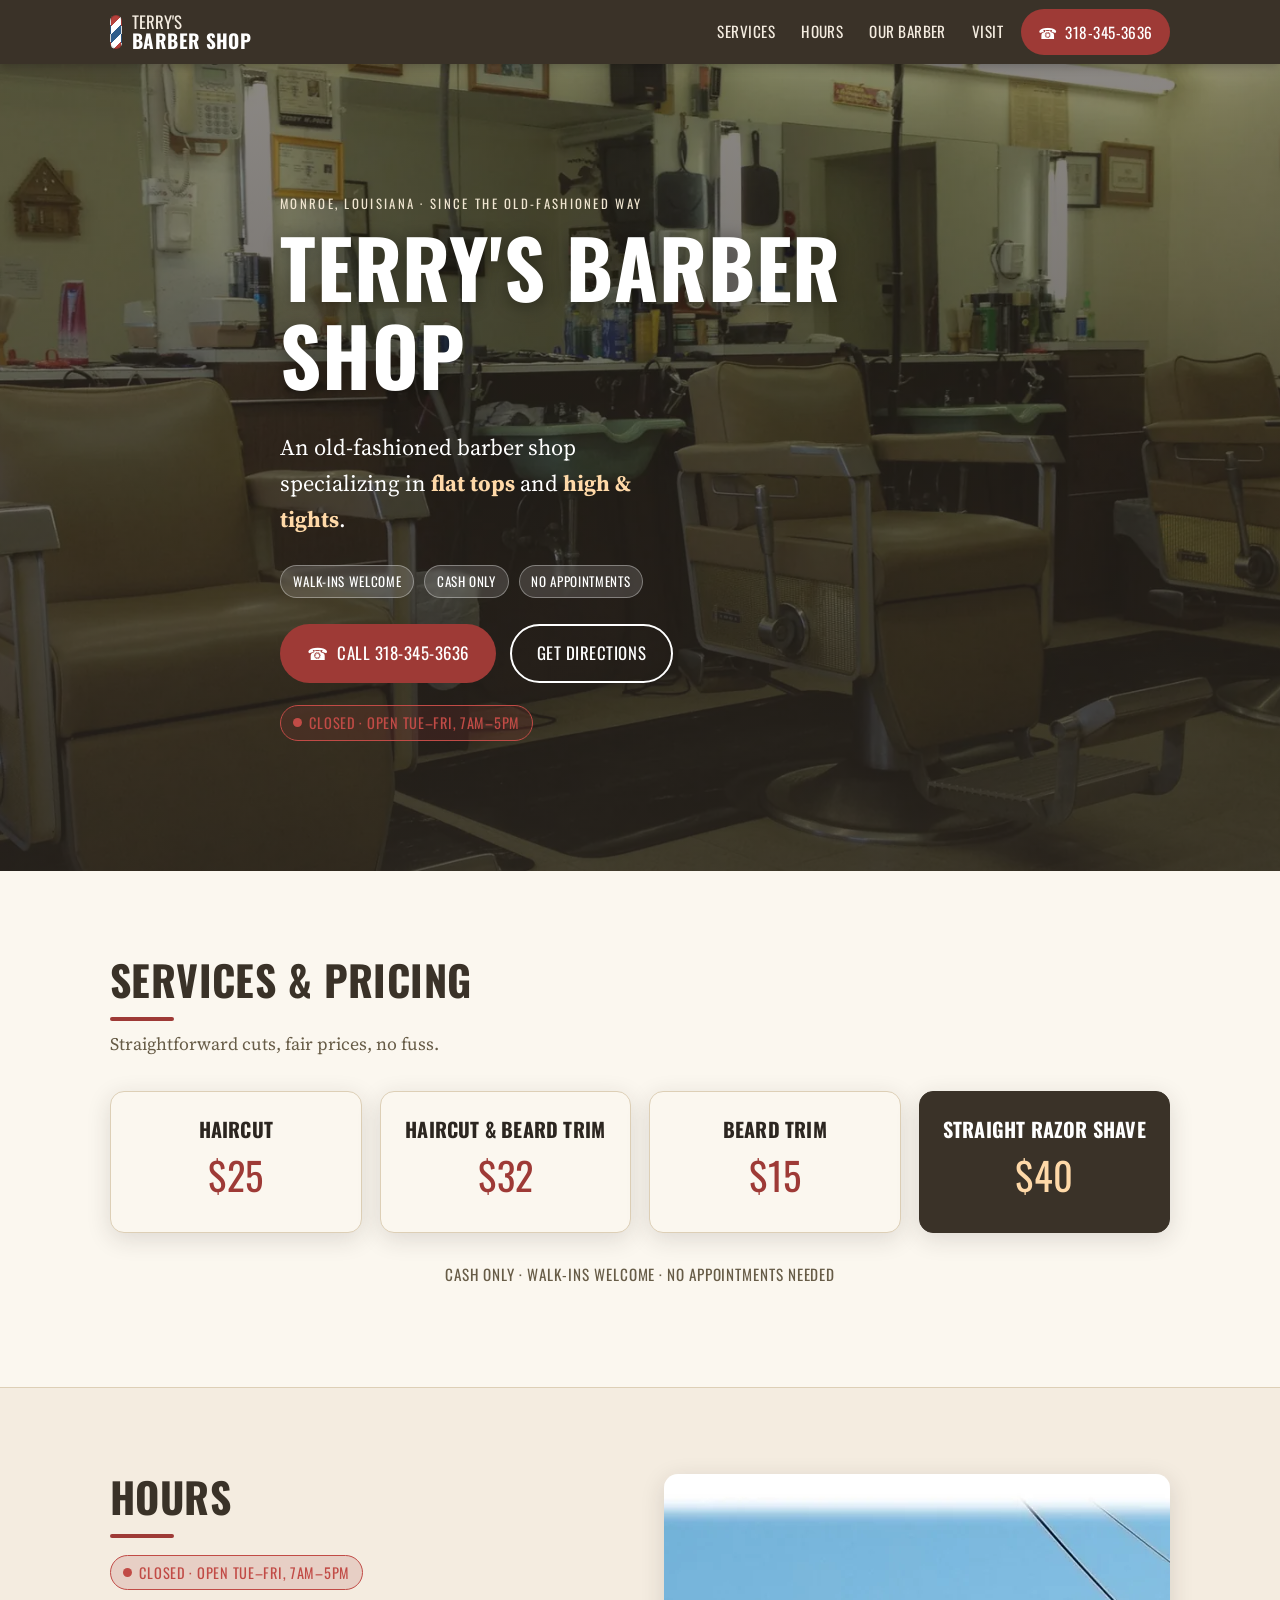
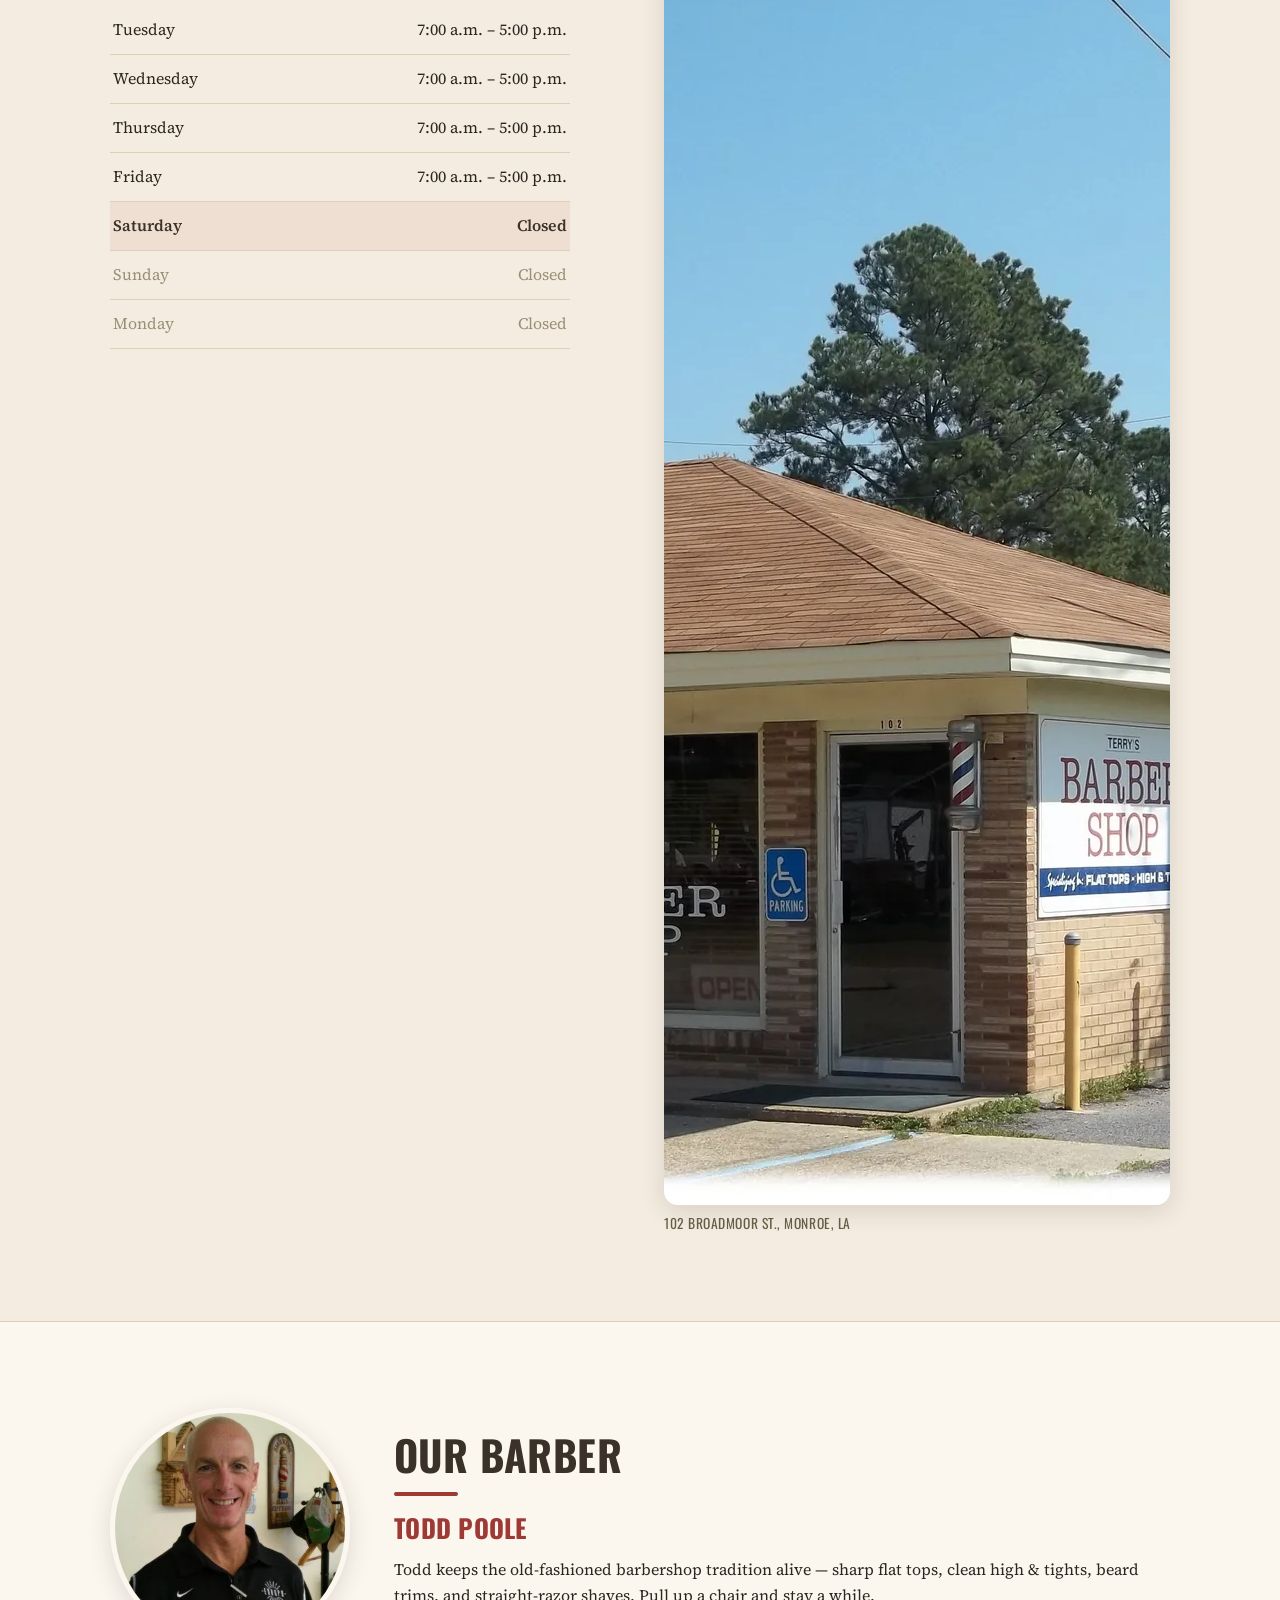
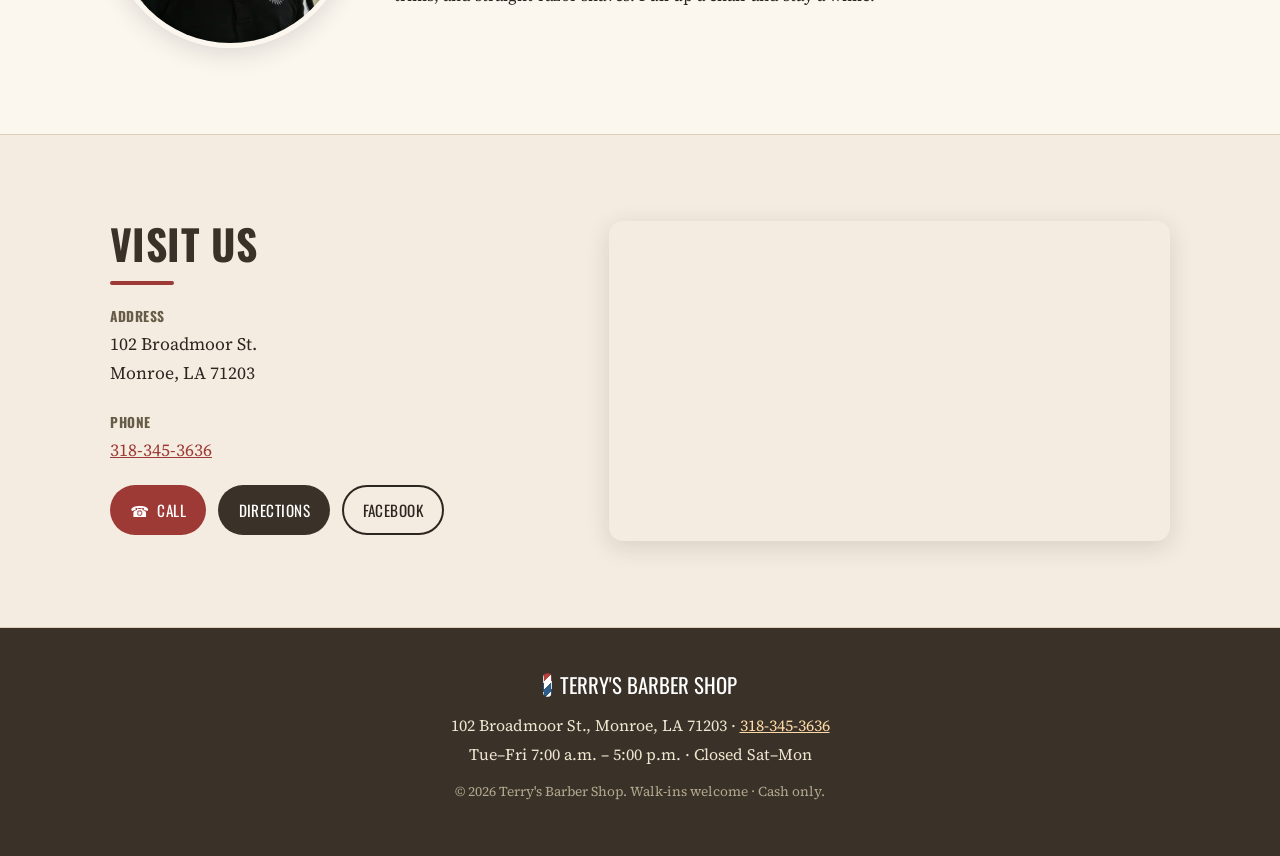
==== index.html @ 40fd34b7 "Build modern responsive site for Terry's Barber Shop Rebuild the single-page site with modern, mobil" ====
<!DOCTYPE html>
<html lang="en">
<head>
  <meta charset="utf-8">
  <meta name="viewport" content="width=device-width, initial-scale=1">
  <title>Terry's Barber Shop | Old-Fashioned Barber in Monroe, LA</title>
  <meta name="description" content="Terry's Barber Shop in Monroe, LA — an old-fashioned barber shop specializing in flat tops and high and tights. Walk-ins welcome, cash only. Tue–Fri 7am–5pm. Call 318-345-3636.">
  <meta name="theme-color" content="#3a3228">
  <link rel="canonical" href="https://www.terrys-barbershop.com/">

  <!-- Open Graph / social sharing -->
  <meta property="og:type" content="business.business">
  <meta property="og:title" content="Terry's Barber Shop — Monroe, LA">
  <meta property="og:description" content="An old-fashioned barber shop specializing in flat tops and high & tights. Walk-ins welcome, cash only.">
  <meta property="og:image" content="https://www.terrys-barbershop.com/assets/img/exterior.jpg">
  <meta property="og:url" content="https://www.terrys-barbershop.com/">
  <meta name="twitter:card" content="summary_large_image">

  <link rel="icon" href="assets/favicon.svg" type="image/svg+xml">
  <link rel="preconnect" href="https://fonts.googleapis.com">
  <link rel="preconnect" href="https://fonts.gstatic.com" crossorigin>
  <link rel="stylesheet" href="https://fonts.googleapis.com/css2?family=Oswald:wght@500;600;700&family=Source+Serif+4:opsz,wght@8..60,400;8..60,600&display=swap">
  <link rel="stylesheet" href="assets/css/styles.css">

  <!-- Local business structured data for Google -->
  <script type="application/ld+json">
  {
    "@context": "https://schema.org",
    "@type": "HairSalon",
    "name": "Terry's Barber Shop",
    "image": "https://www.terrys-barbershop.com/assets/img/exterior.jpg",
    "description": "An old-fashioned barber shop specializing in flat tops and high and tights. Walk-ins welcome, cash only.",
    "telephone": "+1-318-345-3636",
    "url": "https://www.terrys-barbershop.com/",
    "paymentAccepted": "Cash",
    "currenciesAccepted": "USD",
    "address": {
      "@type": "PostalAddress",
      "streetAddress": "102 Broadmoor St.",
      "addressLocality": "Monroe",
      "addressRegion": "LA",
      "postalCode": "71203",
      "addressCountry": "US"
    },
    "openingHoursSpecification": [{
      "@type": "OpeningHoursSpecification",
      "dayOfWeek": ["Tuesday", "Wednesday", "Thursday", "Friday"],
      "opens": "07:00",
      "closes": "17:00"
    }],
    "priceRange": "$$"
  }
  </script>
</head>
<body>
  <a class="skip-link" href="#main">Skip to content</a>

  <header class="site-header" id="top">
    <div class="wrap header-inner">
      <a class="brand" href="#top" aria-label="Terry's Barber Shop home">
        <span class="brand-pole" aria-hidden="true"></span>
        <span class="brand-text">Terry's<strong>Barber Shop</strong></span>
      </a>

      <nav class="nav" aria-label="Primary">
        <button class="nav-toggle" aria-expanded="false" aria-controls="nav-menu">
          <span class="nav-toggle-bar" aria-hidden="true"></span>
          <span class="sr-only">Menu</span>
        </button>
        <ul class="nav-menu" id="nav-menu">
          <li><a href="#services">Services</a></li>
          <li><a href="#hours">Hours</a></li>
          <li><a href="#barber">Our Barber</a></li>
          <li><a href="#visit">Visit</a></li>
        </ul>
      </nav>

      <a class="btn btn-call header-call" href="tel:+13183453636">
        <span aria-hidden="true">&#9742;</span> 318-345-3636
      </a>
    </div>
  </header>

  <main id="main">
    <!-- Hero -->
    <section class="hero" aria-labelledby="hero-title">
      <picture class="hero-bg">
        <source srcset="assets/img/interior.webp" type="image/webp">
        <img src="assets/img/interior.jpg" alt="Inside Terry's Barber Shop, with classic vintage barber chairs" loading="eager" fetchpriority="high">
      </picture>
      <div class="hero-overlay"></div>
      <div class="wrap hero-content">
        <p class="eyebrow">Monroe, Louisiana &middot; Since the old-fashioned way</p>
        <h1 id="hero-title">Terry's Barber Shop</h1>
        <p class="lead">An old-fashioned barber shop specializing in <strong>flat tops</strong> and <strong>high &amp; tights</strong>.</p>
        <p class="badges">
          <span class="badge">Walk-ins welcome</span>
          <span class="badge">Cash only</span>
          <span class="badge">No appointments</span>
        </p>
        <div class="hero-actions">
          <a class="btn btn-call btn-lg" href="tel:+13183453636"><span aria-hidden="true">&#9742;</span> Call 318-345-3636</a>
          <a class="btn btn-ghost btn-lg" href="#visit">Get directions</a>
        </div>
        <p class="hero-status" data-open-status hidden></p>
      </div>
    </section>

    <!-- Services & pricing -->
    <section class="section" id="services" aria-labelledby="services-title">
      <div class="wrap">
        <h2 class="section-title" id="services-title">Services &amp; Pricing</h2>
        <p class="section-sub">Straightforward cuts, fair prices, no fuss.</p>
        <ul class="price-grid">
          <li class="price-card">
            <h3>Haircut</h3>
            <p class="price">$25</p>
          </li>
          <li class="price-card">
            <h3>Haircut &amp; Beard Trim</h3>
            <p class="price">$32</p>
          </li>
          <li class="price-card">
            <h3>Beard Trim</h3>
            <p class="price">$15</p>
          </li>
          <li class="price-card price-card--feature">
            <h3>Straight Razor Shave</h3>
            <p class="price">$40</p>
          </li>
        </ul>
        <p class="note">Cash only &middot; Walk-ins welcome &middot; No appointments needed</p>
      </div>
    </section>

    <!-- Hours -->
    <section class="section section--alt" id="hours" aria-labelledby="hours-title">
      <div class="wrap hours-layout">
        <div>
          <h2 class="section-title" id="hours-title">Hours</h2>
          <p class="hours-now" data-open-status hidden></p>
          <table class="hours-table">
            <tbody>
              <tr data-day="2"><th scope="row">Tuesday</th><td>7:00 a.m. – 5:00 p.m.</td></tr>
              <tr data-day="3"><th scope="row">Wednesday</th><td>7:00 a.m. – 5:00 p.m.</td></tr>
              <tr data-day="4"><th scope="row">Thursday</th><td>7:00 a.m. – 5:00 p.m.</td></tr>
              <tr data-day="5"><th scope="row">Friday</th><td>7:00 a.m. – 5:00 p.m.</td></tr>
              <tr class="closed" data-day="6"><th scope="row">Saturday</th><td>Closed</td></tr>
              <tr class="closed" data-day="0"><th scope="row">Sunday</th><td>Closed</td></tr>
              <tr class="closed" data-day="1"><th scope="row">Monday</th><td>Closed</td></tr>
            </tbody>
          </table>
        </div>
        <figure class="hours-photo">
          <picture>
            <source srcset="assets/img/exterior.webp" type="image/webp">
            <img src="assets/img/exterior.jpg" alt="The storefront of Terry's Barber Shop with its barber pole and signage" loading="lazy" width="1400" height="1331">
          </picture>
          <figcaption>102 Broadmoor St., Monroe, LA</figcaption>
        </figure>
      </div>
    </section>

    <!-- Barber -->
    <section class="section" id="barber" aria-labelledby="barber-title">
      <div class="wrap barber-layout">
        <picture class="barber-photo">
          <source srcset="assets/img/todd.webp" type="image/webp">
          <img src="assets/img/todd.jpg" alt="Todd Poole, barber at Terry's Barber Shop" loading="lazy" width="600" height="600">
        </picture>
        <div>
          <h2 class="section-title" id="barber-title">Our Barber</h2>
          <h3 class="barber-name">Todd Poole</h3>
          <p>Todd keeps the old-fashioned barbershop tradition alive — sharp flat tops, clean high &amp; tights, beard trims, and straight-razor shaves. Pull up a chair and stay a while.</p>
        </div>
      </div>
    </section>

    <!-- Visit / location -->
    <section class="section section--alt" id="visit" aria-labelledby="visit-title">
      <div class="wrap visit-layout">
        <div class="visit-info">
          <h2 class="section-title" id="visit-title">Visit Us</h2>
          <p class="visit-line">
            <strong>Address</strong><br>
            102 Broadmoor St.<br>
            Monroe, LA 71203
          </p>
          <p class="visit-line">
            <strong>Phone</strong><br>
            <a href="tel:+13183453636">318-345-3636</a>
          </p>
          <div class="visit-actions">
            <a class="btn btn-call" href="tel:+13183453636"><span aria-hidden="true">&#9742;</span> Call</a>
            <a class="btn btn-primary" href="https://www.google.com/maps/dir/?api=1&destination=102+Broadmoor+St,+Monroe,+LA+71203" target="_blank" rel="noopener">Directions</a>
            <!-- TODO: replace href with the shop's real Facebook page URL -->
            <a class="btn btn-ghost" href="https://www.facebook.com/" target="_blank" rel="noopener">Facebook</a>
          </div>
        </div>
        <div class="visit-map">
          <iframe
            title="Map to Terry's Barber Shop, 102 Broadmoor St, Monroe, LA"
            src="https://www.google.com/maps?q=102+Broadmoor+St,+Monroe,+LA+71203&output=embed"
            loading="lazy" referrerpolicy="no-referrer-when-downgrade"></iframe>
        </div>
      </div>
    </section>
  </main>

  <footer class="site-footer">
    <div class="wrap footer-inner">
      <p class="footer-brand"><span class="brand-pole brand-pole--sm" aria-hidden="true"></span> Terry's Barber Shop</p>
      <p class="footer-meta">102 Broadmoor St., Monroe, LA 71203 &middot; <a href="tel:+13183453636">318-345-3636</a></p>
      <p class="footer-meta">Tue–Fri 7:00 a.m. – 5:00 p.m. &middot; Closed Sat–Mon</p>
      <p class="footer-copy">&copy; <span data-year>2026</span> Terry's Barber Shop. Walk-ins welcome &middot; Cash only.</p>
    </div>
  </footer>

  <script src="assets/js/main.js" defer></script>
</body>
</html>
---- assets/css/styles.css ----
/* Terry's Barber Shop — modern responsive stylesheet
   Palette drawn from the shop's own photos: warm cream, vintage brown,
   barber-pole red. Mobile-first. */

:root {
  --cream: #f4ece0;
  --cream-2: #efe5d0;
  --paper: #fbf7ef;
  --brown: #675c47;
  --brown-dark: #3a3228;
  --ink: #2c2620;
  --red: #9e3a36;
  --red-bright: #b5413c;
  --blue: #2f5d8a;
  --line: #ddcfb6;
  --shadow: 0 6px 24px rgba(44, 38, 32, .14);
  --radius: 14px;
  --wrap: 1100px;
  --font-head: "Oswald", "Arial Narrow", system-ui, sans-serif;
  --font-body: "Source Serif 4", Georgia, "Times New Roman", serif;
}

* { box-sizing: border-box; }

html { scroll-behavior: smooth; scroll-padding-top: 76px; }

body {
  margin: 0;
  font-family: var(--font-body);
  color: var(--ink);
  background: var(--paper);
  line-height: 1.6;
  -webkit-font-smoothing: antialiased;
}

img { max-width: 100%; display: block; }

a { color: var(--red); }

h1, h2, h3 {
  font-family: var(--font-head);
  line-height: 1.1;
  text-transform: uppercase;
  letter-spacing: .01em;
  margin: 0 0 .4em;
}

.wrap { width: 100%; max-width: var(--wrap); margin: 0 auto; padding: 0 20px; }

.sr-only {
  position: absolute; width: 1px; height: 1px; padding: 0; margin: -1px;
  overflow: hidden; clip: rect(0 0 0 0); white-space: nowrap; border: 0;
}

.skip-link {
  position: absolute; left: 12px; top: -48px; z-index: 200;
  background: var(--brown-dark); color: #fff; padding: 10px 16px;
  border-radius: 0 0 8px 8px; transition: top .2s;
}
.skip-link:focus { top: 0; }

/* ---------- Barber-pole motif ---------- */
.brand-pole {
  display: inline-block; width: 12px; height: 34px; border-radius: 7px;
  vertical-align: middle; border: 1px solid rgba(0,0,0,.15);
  background-image: repeating-linear-gradient(
    -45deg, var(--red-bright) 0 6px, #fff 6px 12px, var(--blue) 12px 18px, #fff 18px 24px);
  background-size: 100% 34px;
}
.brand-pole--sm { width: 9px; height: 24px; }

/* ---------- Buttons ---------- */
.btn {
  display: inline-flex; align-items: center; gap: .5em;
  font-family: var(--font-head); text-transform: uppercase; letter-spacing: .03em;
  font-size: .95rem; text-decoration: none; cursor: pointer;
  padding: .7em 1.2em; border-radius: 999px; border: 2px solid transparent;
  transition: transform .12s ease, background .2s, color .2s, box-shadow .2s;
  white-space: nowrap;
}
.btn:active { transform: translateY(1px); }
.btn-lg { font-size: 1.05rem; padding: .85em 1.5em; }

.btn-call { background: var(--red); color: #fff; }
.btn-call:hover { background: var(--red-bright); }
.btn-primary { background: var(--brown-dark); color: #fff; }
.btn-primary:hover { background: #50473a; }
.btn-ghost { background: transparent; color: inherit; border-color: currentColor; }
.btn-ghost:hover { background: rgba(0,0,0,.06); }

/* ---------- Header ---------- */
.site-header {
  position: sticky; top: 0; z-index: 100;
  background: var(--brown-dark); color: var(--cream);
  box-shadow: 0 2px 10px rgba(0,0,0,.25);
}
.header-inner { display: flex; align-items: center; gap: 16px; min-height: 64px; }

.brand { display: inline-flex; align-items: center; gap: 10px; text-decoration: none; color: var(--cream); }
.brand-text {
  font-family: var(--font-head); text-transform: uppercase; line-height: 1; font-size: 1.05rem;
  display: flex; flex-direction: column;
}
.brand-text strong { font-weight: 700; font-size: 1.2rem; color: #fff; letter-spacing: .02em; }

.nav { margin-left: auto; }
.nav-menu {
  list-style: none; display: flex; gap: 22px; margin: 0; padding: 0;
}
.nav-menu a {
  color: var(--cream); text-decoration: none; font-family: var(--font-head);
  text-transform: uppercase; font-size: .95rem; letter-spacing: .03em;
  padding: 6px 2px; border-bottom: 2px solid transparent;
}
.nav-menu a:hover { border-bottom-color: var(--red-bright); color: #fff; }

.header-call { background: var(--red); color: #fff; padding: .55em 1em; }
.header-call:hover { background: var(--red-bright); }

.nav-toggle { display: none; }

/* ---------- Hero ---------- */
.hero { position: relative; color: #fff; isolation: isolate; }
.hero-bg { position: absolute; inset: 0; z-index: -2; }
.hero-bg img { width: 100%; height: 100%; object-fit: cover; }
.hero-overlay {
  position: absolute; inset: 0; z-index: -1;
  background: linear-gradient(180deg, rgba(44,38,32,.55) 0%, rgba(44,38,32,.78) 100%);
}
.hero-content { padding: clamp(56px, 12vw, 130px) 20px; max-width: 760px; }
.eyebrow {
  font-family: var(--font-head); text-transform: uppercase; letter-spacing: .18em;
  font-size: .8rem; color: var(--cream-2); margin: 0 0 .6em;
}
.hero h1 { font-size: clamp(2.6rem, 9vw, 5rem); color: #fff; text-shadow: 0 2px 18px rgba(0,0,0,.4); }
.lead { font-size: clamp(1.1rem, 2.5vw, 1.4rem); margin: 0 0 1.2em; max-width: 36ch; }
.lead strong { color: #ffd9a8; }

.badges { display: flex; flex-wrap: wrap; gap: 10px; margin: 0 0 1.6em; padding: 0; }
.badge {
  font-family: var(--font-head); text-transform: uppercase; letter-spacing: .05em;
  font-size: .82rem; background: rgba(255,255,255,.14); border: 1px solid rgba(255,255,255,.35);
  padding: .4em .9em; border-radius: 999px; backdrop-filter: blur(2px);
}
.hero-actions { display: flex; flex-wrap: wrap; gap: 14px; }
.hero-status { margin: 1.4em 0 0; font-family: var(--font-head); letter-spacing: .04em; }

/* open/closed pill (shared) */
.status-pill {
  display: inline-flex; align-items: center; gap: .5em;
  text-transform: uppercase; font-size: .9rem; letter-spacing: .05em;
  padding: .35em .85em; border-radius: 999px; font-family: var(--font-head);
}
.status-pill::before { content: ""; width: 9px; height: 9px; border-radius: 50%; background: currentColor; }
.status-open { background: rgba(60,140,70,.18); color: #2f8f43; border: 1px solid #2f8f43; }
.status-closed { background: rgba(160,60,55,.16); color: #c14b46; border: 1px solid #c14b46; }

/* ---------- Sections ---------- */
.section { padding: clamp(48px, 8vw, 86px) 0; }
.section--alt { background: var(--cream); border-top: 1px solid var(--line); border-bottom: 1px solid var(--line); }
.section-title { font-size: clamp(1.8rem, 4vw, 2.6rem); color: var(--brown-dark); }
.section-title::after {
  content: ""; display: block; width: 64px; height: 4px; margin-top: .35em;
  background: var(--red); border-radius: 2px;
}
.section-sub { margin-top: -.4em; color: var(--brown); font-size: 1.1rem; }

/* ---------- Pricing ---------- */
.price-grid {
  list-style: none; margin: 2rem 0 0; padding: 0;
  display: grid; gap: 18px; grid-template-columns: repeat(auto-fit, minmax(220px, 1fr));
}
.price-card {
  background: var(--paper); border: 1px solid var(--line); border-radius: var(--radius);
  padding: 26px 22px; text-align: center; box-shadow: var(--shadow);
  display: flex; flex-direction: column; gap: .3em;
}
.price-card h3 { font-size: 1.25rem; color: var(--ink); margin: 0; }
.price-card .price { font-family: var(--font-head); font-size: 2.4rem; color: var(--red); margin: 0; }
.price-card--feature { background: var(--brown-dark); border-color: var(--brown-dark); }
.price-card--feature h3 { color: #fff; }
.price-card--feature .price { color: #ffd9a8; }
.note {
  margin-top: 1.8rem; text-align: center; font-family: var(--font-head);
  text-transform: uppercase; letter-spacing: .06em; color: var(--brown); font-size: .95rem;
}

/* ---------- Hours ---------- */
.hours-layout { display: grid; gap: 36px; grid-template-columns: 1fr; align-items: start; }
.hours-table { width: 100%; border-collapse: collapse; margin-top: 1rem; max-width: 460px; }
.hours-table th, .hours-table td {
  text-align: left; padding: .7em .2em; border-bottom: 1px solid var(--line); font-weight: 400;
}
.hours-table td { text-align: right; font-variant-numeric: tabular-nums; }
.hours-table .closed { color: #9b8e76; }
.hours-table tr.is-today th, .hours-table tr.is-today td { font-weight: 600; color: var(--brown-dark); }
.hours-table tr.is-today { background: rgba(181,65,60,.08); }
.hours-now { margin: .4em 0 0; }

.hours-photo { margin: 0; }
.hours-photo img { border-radius: var(--radius); box-shadow: var(--shadow); width: 100%; object-fit: cover; }
.hours-photo figcaption {
  margin-top: .6em; font-family: var(--font-head); text-transform: uppercase;
  letter-spacing: .04em; font-size: .85rem; color: var(--brown);
}

/* ---------- Barber ---------- */
.barber-layout { display: grid; gap: 32px; grid-template-columns: 1fr; align-items: center; }
.barber-photo img {
  width: 220px; height: 220px; object-fit: cover; border-radius: 50%;
  border: 5px solid var(--paper); box-shadow: var(--shadow);
}
.barber-name { font-size: 1.6rem; color: var(--red); }

/* ---------- Visit ---------- */
.visit-layout { display: grid; gap: 32px; grid-template-columns: 1fr; align-items: stretch; }
.visit-line { margin: 0 0 1.2em; font-size: 1.1rem; }
.visit-line strong {
  font-family: var(--font-head); text-transform: uppercase; letter-spacing: .04em;
  font-size: .85rem; color: var(--brown); display: inline-block; margin-bottom: .2em;
}
.visit-actions { display: flex; flex-wrap: wrap; gap: 12px; margin-top: .5em; }
.visit-map { min-height: 320px; border-radius: var(--radius); overflow: hidden; box-shadow: var(--shadow); }
.visit-map iframe { width: 100%; height: 100%; min-height: 320px; border: 0; display: block; }

/* ---------- Footer ---------- */
.site-footer { background: var(--brown-dark); color: var(--cream); padding: 40px 0; text-align: center; }
.footer-brand {
  font-family: var(--font-head); text-transform: uppercase; font-size: 1.3rem;
  color: #fff; margin: 0 0 .4em; display: inline-flex; align-items: center; gap: 8px;
}
.footer-meta { margin: .2em 0; color: var(--cream-2); }
.footer-meta a { color: #ffd9a8; }
.footer-copy { margin-top: 1em; font-size: .85rem; color: #b3a78f; }

/* ---------- Responsive: tablet/desktop ---------- */
@media (min-width: 760px) {
  .hours-layout { grid-template-columns: 1fr 1fr; gap: 48px; }
  .barber-layout { grid-template-columns: 240px 1fr; gap: 44px; }
  .barber-photo img { width: 240px; height: 240px; }
  .visit-layout { grid-template-columns: 1fr 1.2fr; }
}

/* ---------- Responsive: mobile nav ---------- */
@media (max-width: 720px) {
  .header-call { display: none; }
  .nav { margin-left: auto; }
  .nav-toggle {
    display: inline-flex; flex-direction: column; justify-content: center;
    width: 44px; height: 44px; background: transparent; border: 0; cursor: pointer; padding: 0;
  }
  .nav-toggle-bar, .nav-toggle-bar::before, .nav-toggle-bar::after {
    content: ""; display: block; width: 26px; height: 3px; background: var(--cream);
    border-radius: 2px; margin: 0 auto; transition: transform .25s, opacity .2s;
  }
  .nav-toggle-bar::before { transform: translateY(-8px); }
  .nav-toggle-bar::after { transform: translateY(5px); }
  .nav-toggle[aria-expanded="true"] .nav-toggle-bar { background: transparent; }
  .nav-toggle[aria-expanded="true"] .nav-toggle-bar::before { transform: rotate(45deg); }
  .nav-toggle[aria-expanded="true"] .nav-toggle-bar::after { transform: rotate(-45deg); }

  .nav-menu {
    position: absolute; top: 100%; left: 0; right: 0;
    flex-direction: column; gap: 0; background: var(--brown-dark);
    padding: 8px 20px 18px; box-shadow: 0 12px 20px rgba(0,0,0,.3);
    transform-origin: top; display: none;
  }
  .nav-menu.is-open { display: flex; }
  .nav-menu a { display: block; padding: 14px 0; border-bottom: 1px solid rgba(255,255,255,.1); font-size: 1.1rem; }
  .nav-menu li:last-child a { border-bottom: 0; }
}

/* ---------- Motion / accessibility ---------- */
@media (prefers-reduced-motion: reduce) {
  html { scroll-behavior: auto; }
  * { transition: none !important; }
}

:focus-visible { outline: 3px solid var(--red-bright); outline-offset: 2px; border-radius: 3px; }
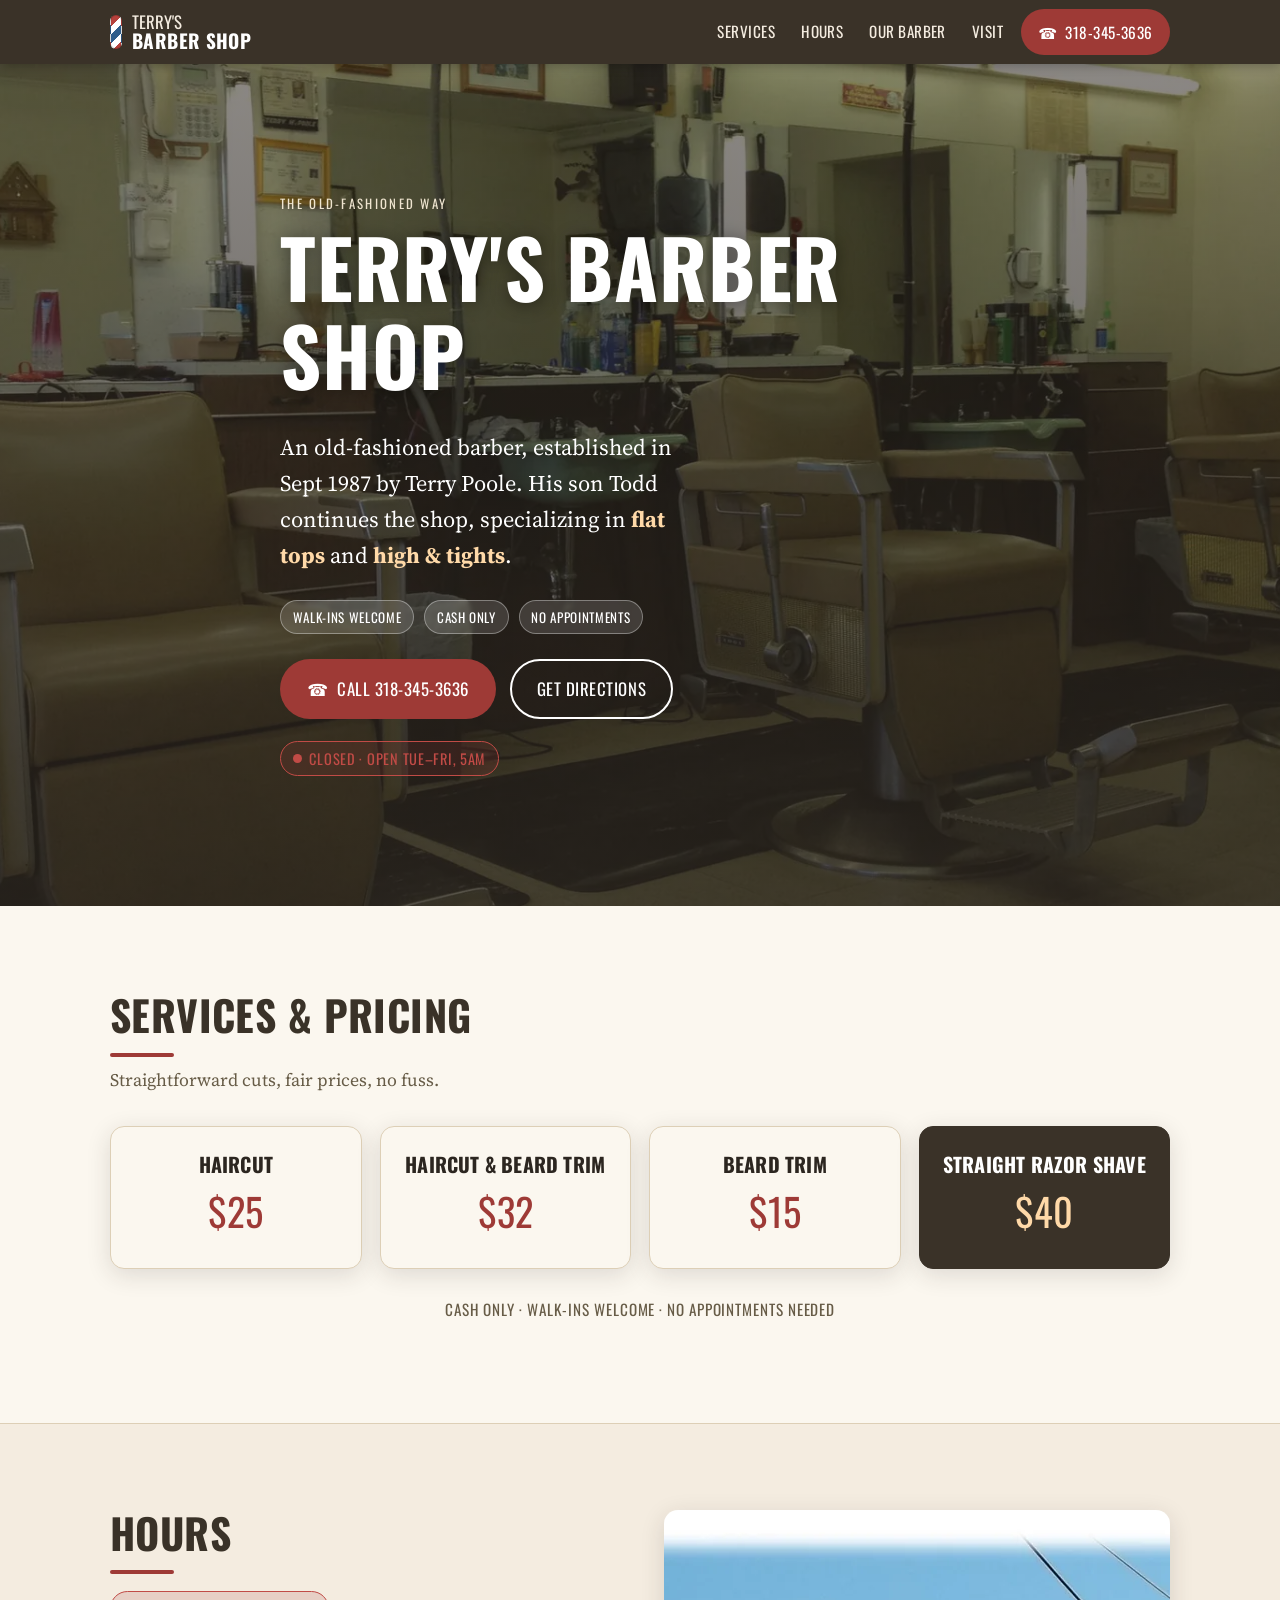
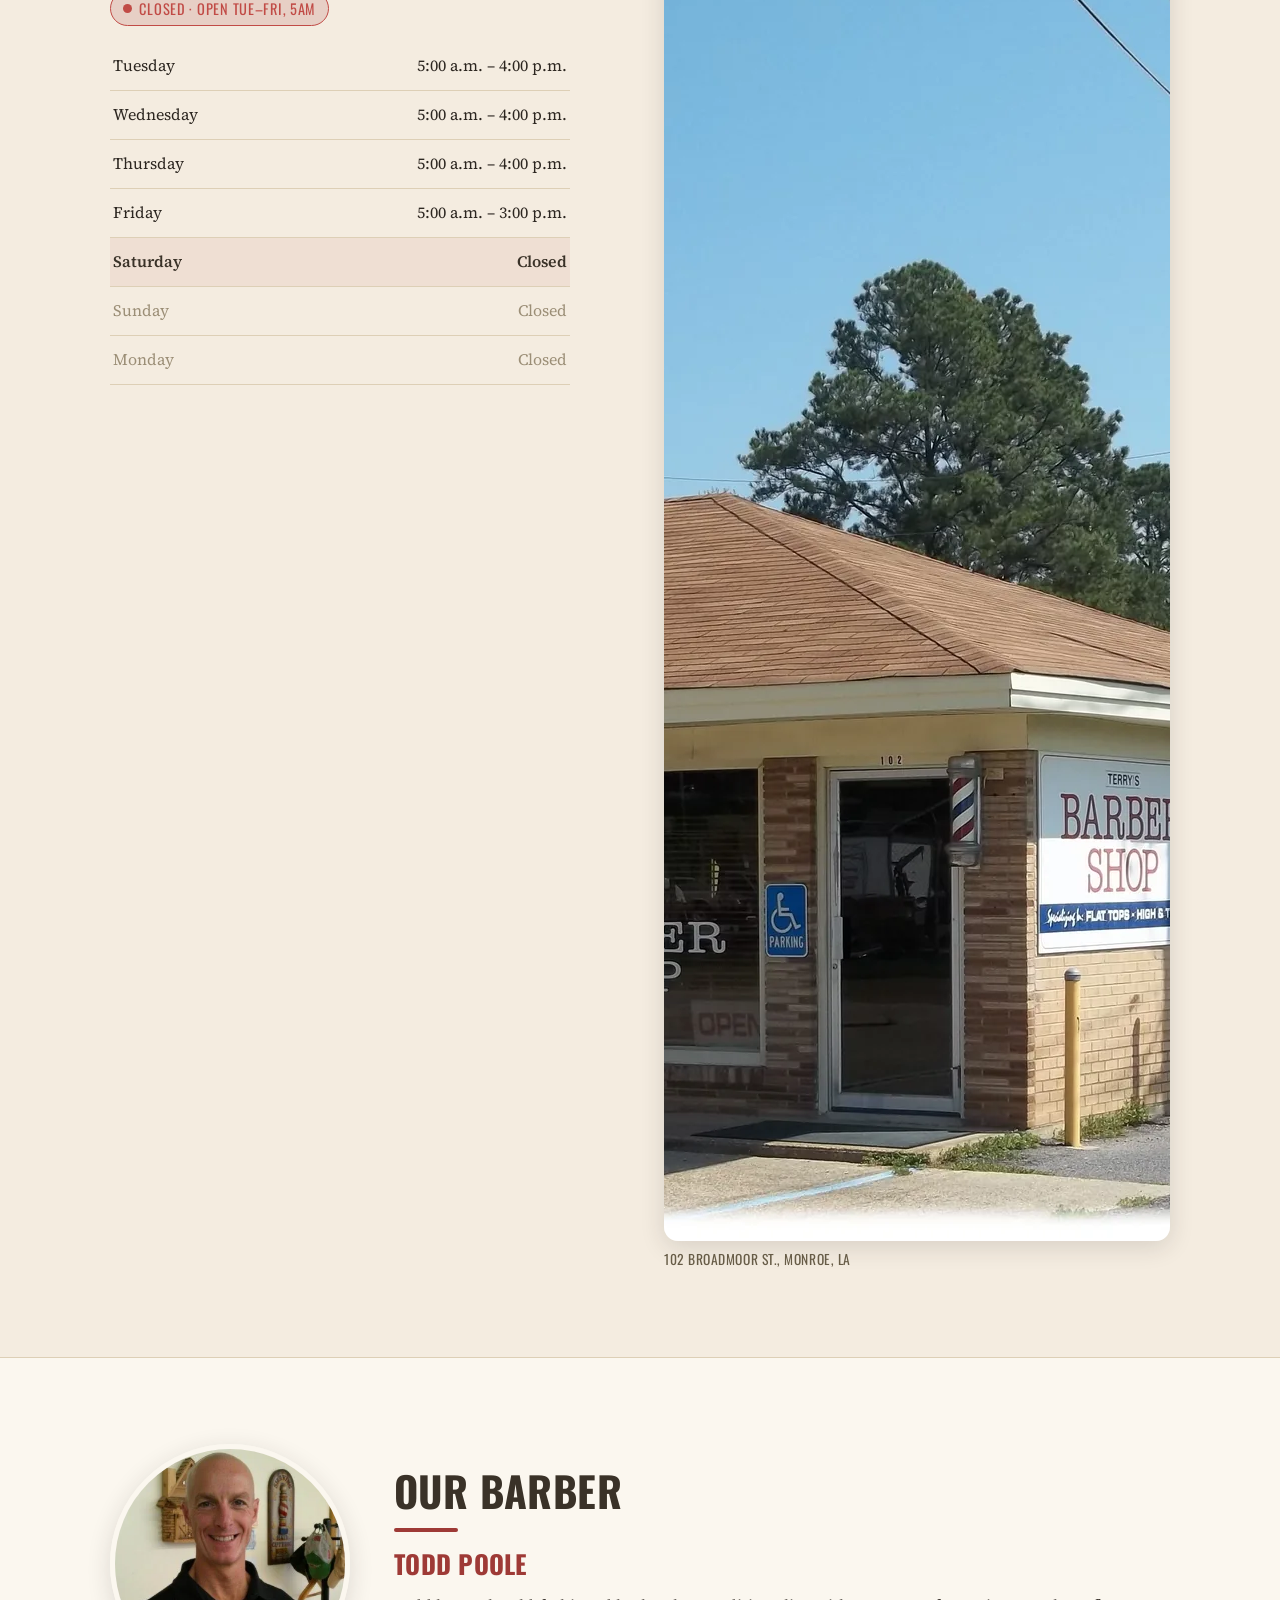
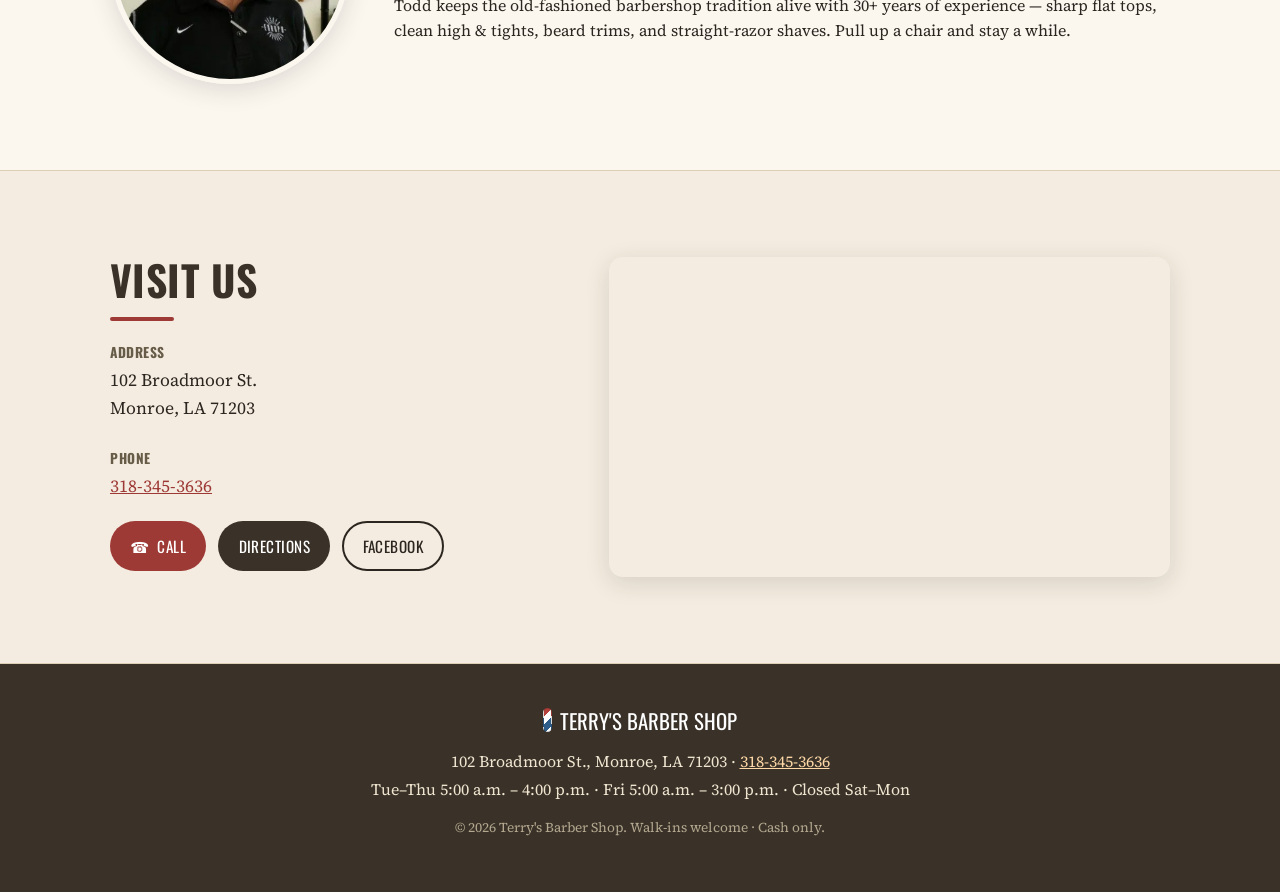
==== commit ab1973d1: "Update hours, hero history, and barber bio - Hours: Tue–Thu 5am–4pm, Fri 5am–3pm (table, open/closed" ====
--- a/index.html
+++ b/index.html
@@ -4,7 +4,7 @@
   <meta charset="utf-8">
   <meta name="viewport" content="width=device-width, initial-scale=1">
   <title>Terry's Barber Shop | Old-Fashioned Barber in Monroe, LA</title>
-  <meta name="description" content="Terry's Barber Shop in Monroe, LA — an old-fashioned barber shop specializing in flat tops and high and tights. Walk-ins welcome, cash only. Tue–Fri 7am–5pm. Call 318-345-3636.">
+  <meta name="description" content="Terry's Barber Shop in Monroe, LA — an old-fashioned barber shop specializing in flat tops and high and tights. Walk-ins welcome, cash only. Tue–Thu 5am–4pm, Fri 5am–3pm. Call 318-345-3636.">
   <meta name="theme-color" content="#3a3228">
   <link rel="canonical" href="https://www.terrys-barbershop.com/">
 
@@ -42,12 +42,20 @@
       "postalCode": "71203",
       "addressCountry": "US"
     },
-    "openingHoursSpecification": [{
-      "@type": "OpeningHoursSpecification",
-      "dayOfWeek": ["Tuesday", "Wednesday", "Thursday", "Friday"],
-      "opens": "07:00",
-      "closes": "17:00"
-    }],
+    "openingHoursSpecification": [
+      {
+        "@type": "OpeningHoursSpecification",
+        "dayOfWeek": ["Tuesday", "Wednesday", "Thursday"],
+        "opens": "05:00",
+        "closes": "16:00"
+      },
+      {
+        "@type": "OpeningHoursSpecification",
+        "dayOfWeek": "Friday",
+        "opens": "05:00",
+        "closes": "15:00"
+      }
+    ],
     "priceRange": "$$"
   }
   </script>
@@ -90,9 +98,9 @@
       </picture>
       <div class="hero-overlay"></div>
       <div class="wrap hero-content">
-        <p class="eyebrow">Monroe, Louisiana &middot; Since the old-fashioned way</p>
+        <p class="eyebrow">The old-fashioned way</p>
         <h1 id="hero-title">Terry's Barber Shop</h1>
-        <p class="lead">An old-fashioned barber shop specializing in <strong>flat tops</strong> and <strong>high &amp; tights</strong>.</p>
+        <p class="lead">An old-fashioned barber, established in Sept&nbsp;1987 by Terry Poole. His son Todd continues the shop, specializing in <strong>flat tops</strong> and <strong>high &amp; tights</strong>.</p>
         <p class="badges">
           <span class="badge">Walk-ins welcome</span>
           <span class="badge">Cash only</span>
@@ -141,10 +149,10 @@
           <p class="hours-now" data-open-status hidden></p>
           <table class="hours-table">
             <tbody>
-              <tr data-day="2"><th scope="row">Tuesday</th><td>7:00 a.m. – 5:00 p.m.</td></tr>
-              <tr data-day="3"><th scope="row">Wednesday</th><td>7:00 a.m. – 5:00 p.m.</td></tr>
-              <tr data-day="4"><th scope="row">Thursday</th><td>7:00 a.m. – 5:00 p.m.</td></tr>
-              <tr data-day="5"><th scope="row">Friday</th><td>7:00 a.m. – 5:00 p.m.</td></tr>
+              <tr data-day="2"><th scope="row">Tuesday</th><td>5:00 a.m. – 4:00 p.m.</td></tr>
+              <tr data-day="3"><th scope="row">Wednesday</th><td>5:00 a.m. – 4:00 p.m.</td></tr>
+              <tr data-day="4"><th scope="row">Thursday</th><td>5:00 a.m. – 4:00 p.m.</td></tr>
+              <tr data-day="5"><th scope="row">Friday</th><td>5:00 a.m. – 3:00 p.m.</td></tr>
               <tr class="closed" data-day="6"><th scope="row">Saturday</th><td>Closed</td></tr>
               <tr class="closed" data-day="0"><th scope="row">Sunday</th><td>Closed</td></tr>
               <tr class="closed" data-day="1"><th scope="row">Monday</th><td>Closed</td></tr>
@@ -171,7 +179,7 @@
         <div>
           <h2 class="section-title" id="barber-title">Our Barber</h2>
           <h3 class="barber-name">Todd Poole</h3>
-          <p>Todd keeps the old-fashioned barbershop tradition alive — sharp flat tops, clean high &amp; tights, beard trims, and straight-razor shaves. Pull up a chair and stay a while.</p>
+          <p>Todd keeps the old-fashioned barbershop tradition alive with 30+ years of experience — sharp flat tops, clean high &amp; tights, beard trims, and straight-razor shaves. Pull up a chair and stay a while.</p>
         </div>
       </div>
     </section>
@@ -211,7 +219,7 @@
     <div class="wrap footer-inner">
       <p class="footer-brand"><span class="brand-pole brand-pole--sm" aria-hidden="true"></span> Terry's Barber Shop</p>
       <p class="footer-meta">102 Broadmoor St., Monroe, LA 71203 &middot; <a href="tel:+13183453636">318-345-3636</a></p>
-      <p class="footer-meta">Tue–Fri 7:00 a.m. – 5:00 p.m. &middot; Closed Sat–Mon</p>
+      <p class="footer-meta">Tue–Thu 5:00 a.m. – 4:00 p.m. &middot; Fri 5:00 a.m. – 3:00 p.m. &middot; Closed Sat–Mon</p>
       <p class="footer-copy">&copy; <span data-year>2026</span> Terry's Barber Shop. Walk-ins welcome &middot; Cash only.</p>
     </div>
   </footer>
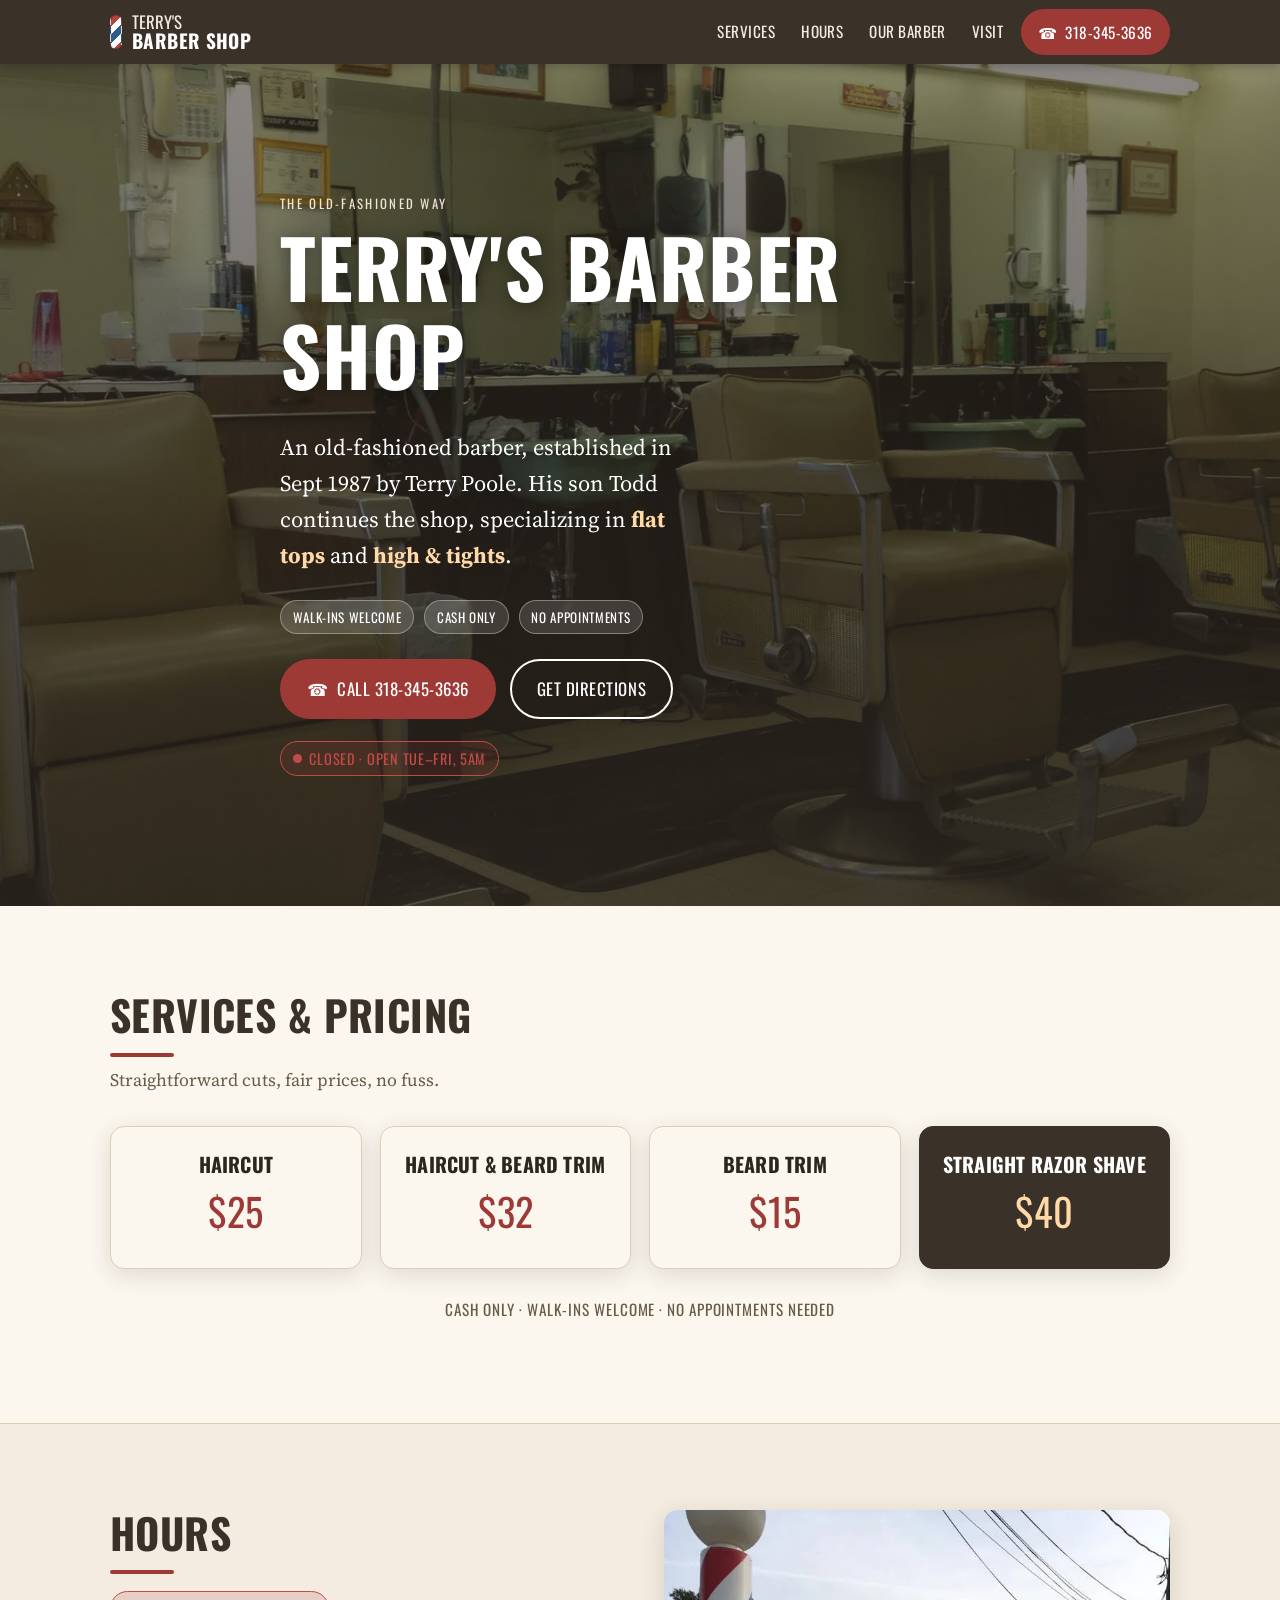
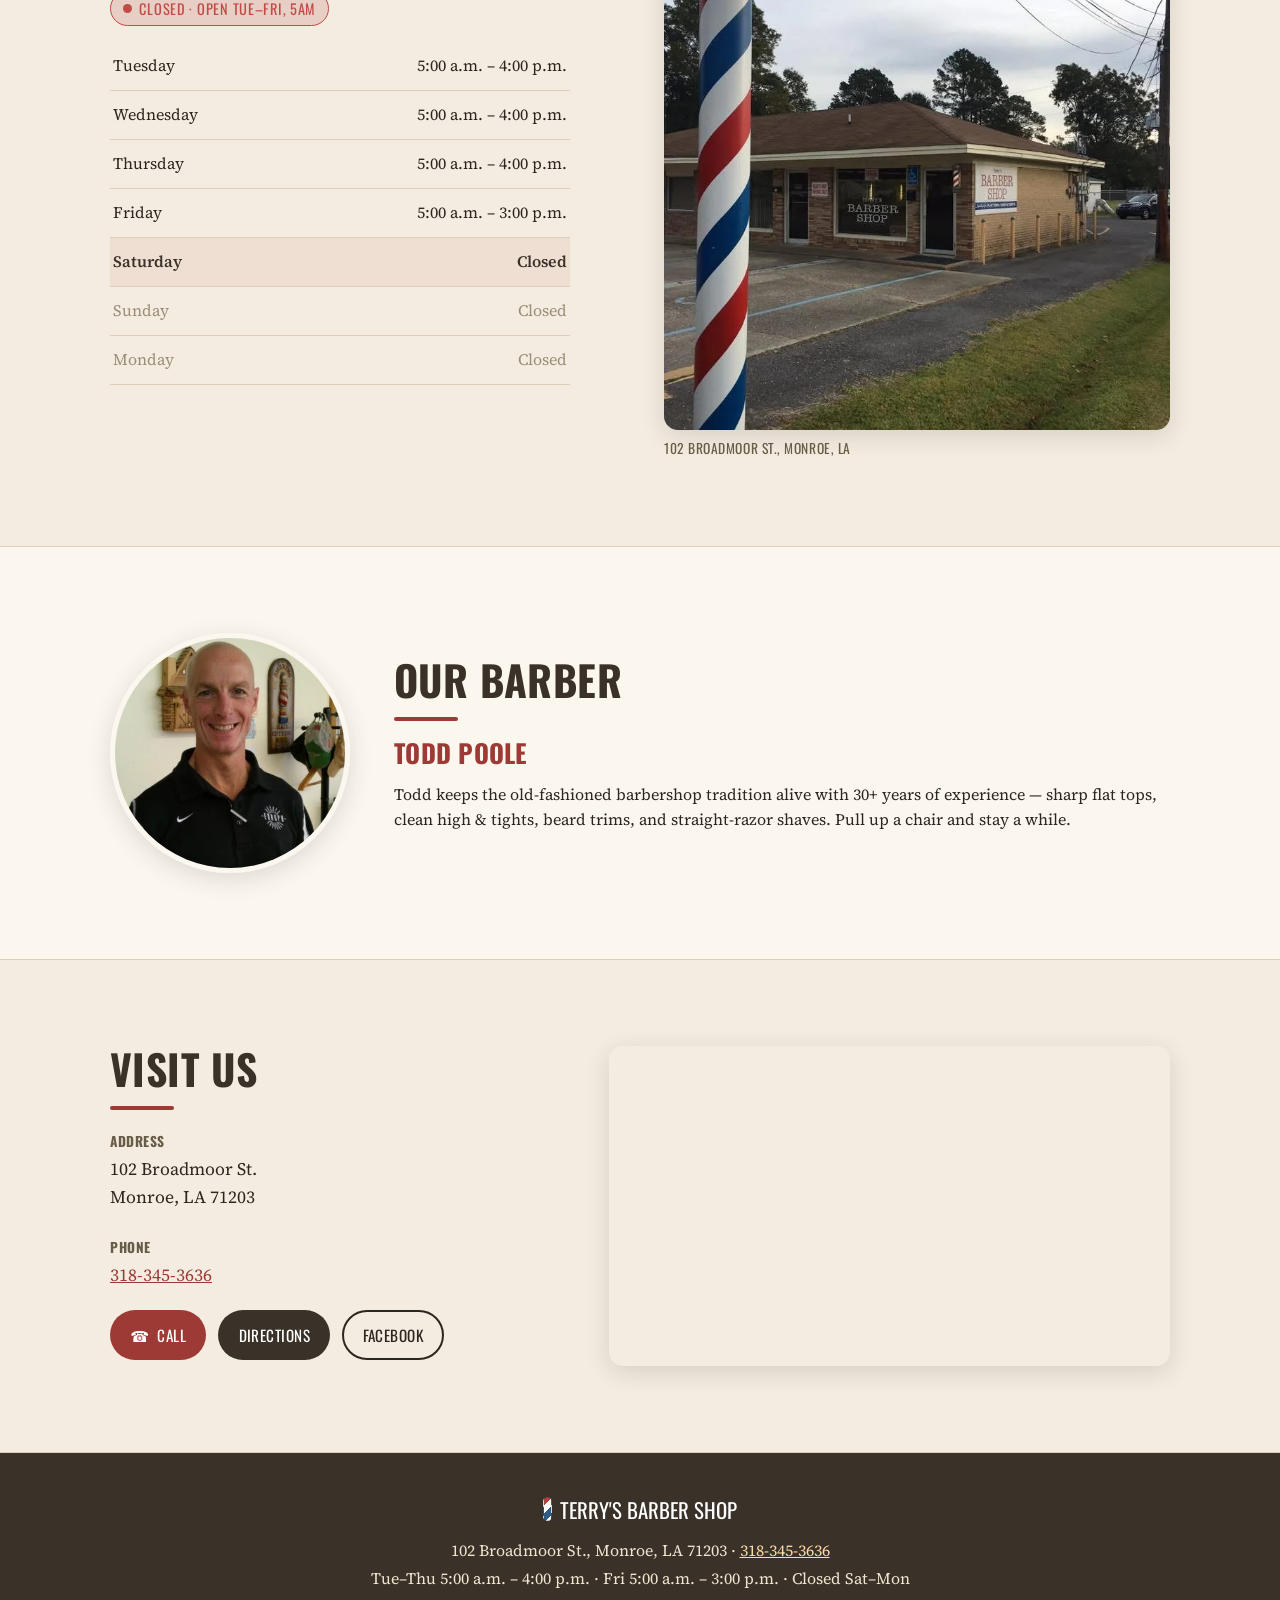
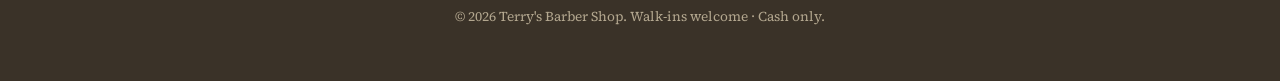
==== commit c500ae14: "Replace Hours-section photo with storefront + barber pole shot Swap the exterior image for the new s" ====
--- a/index.html
+++ b/index.html
@@ -32,6 +32,7 @@
     "description": "An old-fashioned barber shop specializing in flat tops and high and tights. Walk-ins welcome, cash only.",
     "telephone": "+1-318-345-3636",
     "url": "https://www.terrys-barbershop.com/",
+    "sameAs": ["https://www.facebook.com/share/1BQECfrvqx/?mibextid=wwXIfr"],
     "paymentAccepted": "Cash",
     "currenciesAccepted": "USD",
     "address": {
@@ -162,7 +163,7 @@
         <figure class="hours-photo">
           <picture>
             <source srcset="assets/img/exterior.webp" type="image/webp">
-            <img src="assets/img/exterior.jpg" alt="The storefront of Terry's Barber Shop with its barber pole and signage" loading="lazy" width="1400" height="1331">
+            <img src="assets/img/exterior.jpg" alt="The storefront of Terry's Barber Shop with its large red, white, and blue barber pole out front" loading="lazy" width="720" height="960">
           </picture>
           <figcaption>102 Broadmoor St., Monroe, LA</figcaption>
         </figure>
@@ -201,8 +202,7 @@
           <div class="visit-actions">
             <a class="btn btn-call" href="tel:+13183453636"><span aria-hidden="true">&#9742;</span> Call</a>
             <a class="btn btn-primary" href="https://www.google.com/maps/dir/?api=1&destination=102+Broadmoor+St,+Monroe,+LA+71203" target="_blank" rel="noopener">Directions</a>
-            <!-- TODO: replace href with the shop's real Facebook page URL -->
-            <a class="btn btn-ghost" href="https://www.facebook.com/" target="_blank" rel="noopener">Facebook</a>
+            <a class="btn btn-ghost" href="https://www.facebook.com/share/1BQECfrvqx/?mibextid=wwXIfr" target="_blank" rel="noopener">Facebook</a>
           </div>
         </div>
         <div class="visit-map">
--- a/assets/css/styles.css
+++ b/assets/css/styles.css
@@ -198,7 +198,11 @@
 .hours-now { margin: .4em 0 0; }
 
 .hours-photo { margin: 0; }
-.hours-photo img { border-radius: var(--radius); box-shadow: var(--shadow); width: 100%; object-fit: cover; }
+.hours-photo img {
+  border-radius: var(--radius); box-shadow: var(--shadow);
+  width: 100%; height: auto; max-height: 520px;
+  object-fit: cover; object-position: center 35%;
+}
 .hours-photo figcaption {
   margin-top: .6em; font-family: var(--font-head); text-transform: uppercase;
   letter-spacing: .04em; font-size: .85rem; color: var(--brown);
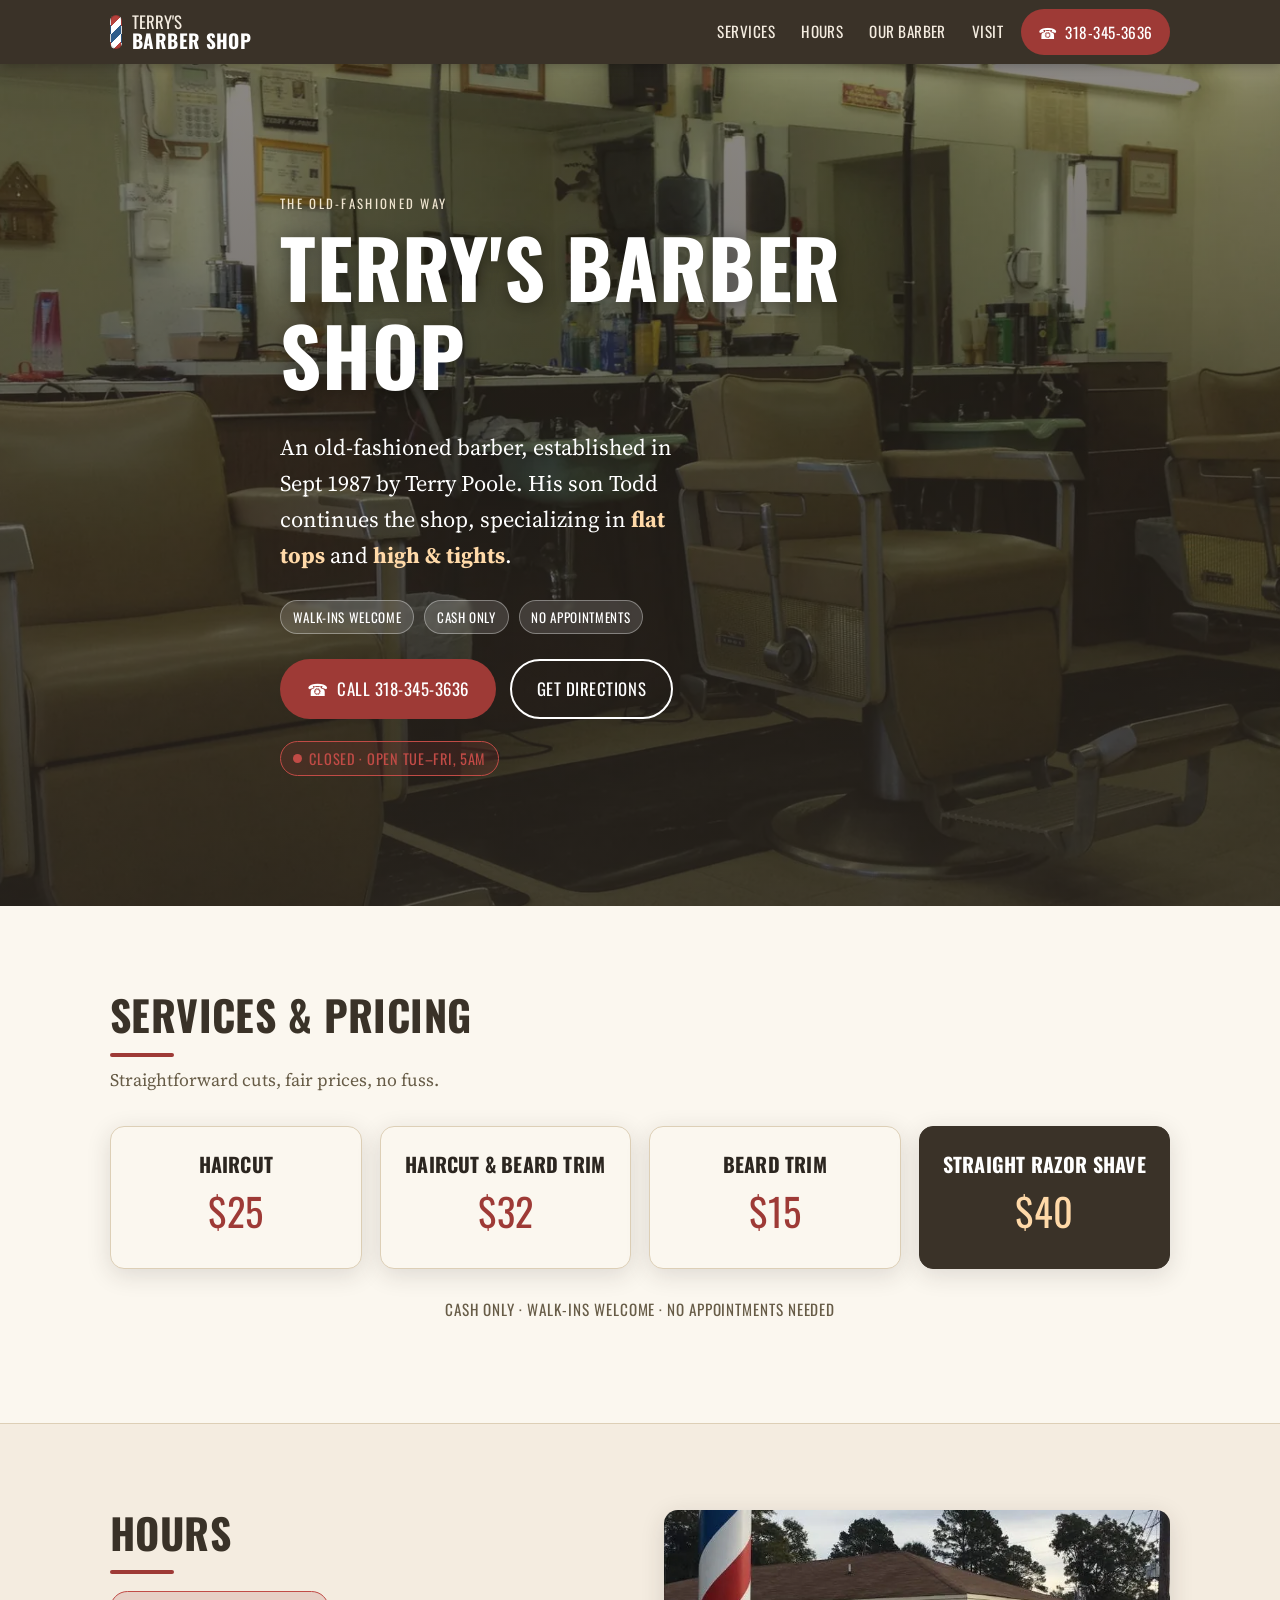
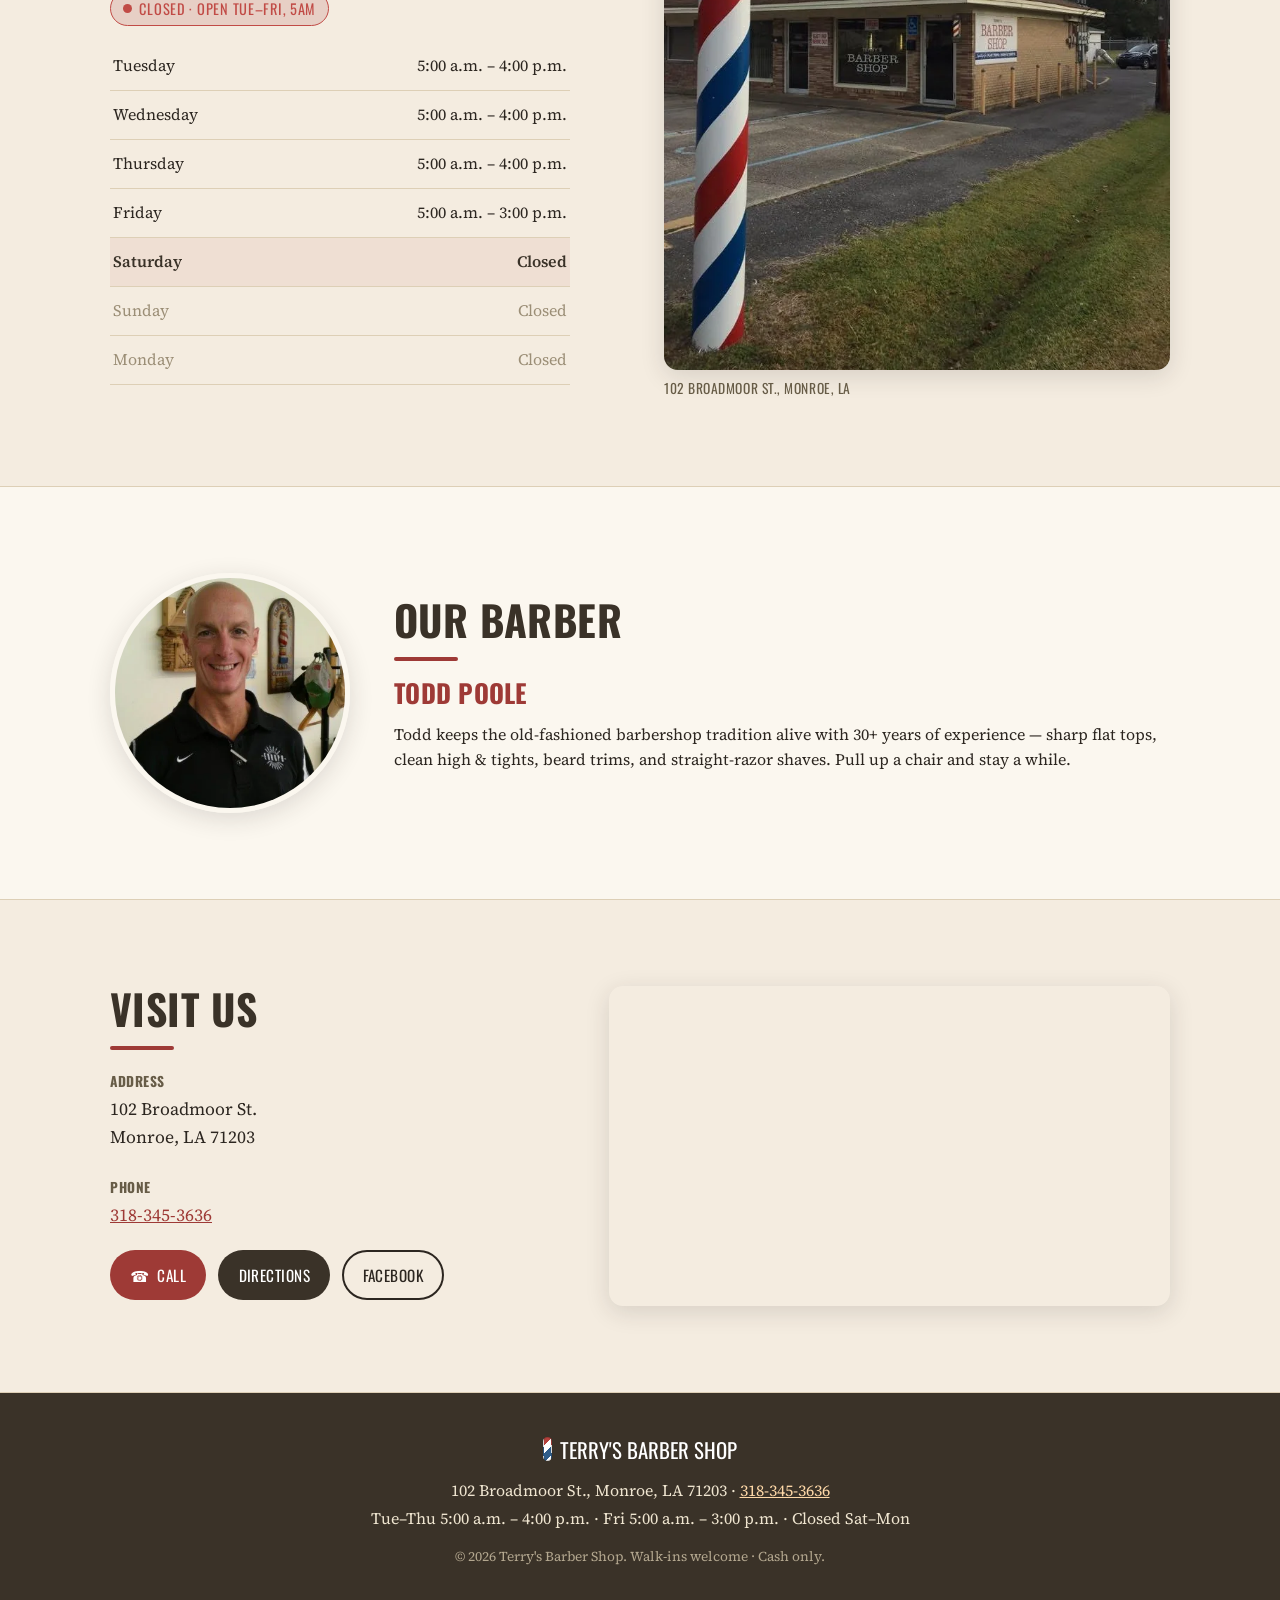
==== commit b4f78ed0: "Refine favicon stripes and crop the storefront photo - Favicon: use thinner, equal-width red/white/b" ====
--- a/index.html
+++ b/index.html
@@ -16,7 +16,10 @@
   <meta property="og:url" content="https://www.terrys-barbershop.com/">
   <meta name="twitter:card" content="summary_large_image">
 
+  <link rel="icon" href="/favicon.ico" sizes="32x32">
   <link rel="icon" href="assets/favicon.svg" type="image/svg+xml">
+  <link rel="icon" href="assets/favicon-32.png" type="image/png" sizes="32x32">
+  <link rel="apple-touch-icon" href="assets/apple-touch-icon.png">
   <link rel="preconnect" href="https://fonts.googleapis.com">
   <link rel="preconnect" href="https://fonts.gstatic.com" crossorigin>
   <link rel="stylesheet" href="https://fonts.googleapis.com/css2?family=Oswald:wght@500;600;700&family=Source+Serif+4:opsz,wght@8..60,400;8..60,600&display=swap">
@@ -163,7 +166,7 @@
         <figure class="hours-photo">
           <picture>
             <source srcset="assets/img/exterior.webp" type="image/webp">
-            <img src="assets/img/exterior.jpg" alt="The storefront of Terry's Barber Shop with its large red, white, and blue barber pole out front" loading="lazy" width="720" height="960">
+            <img src="assets/img/exterior.jpg" alt="The storefront of Terry's Barber Shop with its large red, white, and blue barber pole out front" loading="lazy" width="720" height="692">
           </picture>
           <figcaption>102 Broadmoor St., Monroe, LA</figcaption>
         </figure>
--- a/assets/css/styles.css
+++ b/assets/css/styles.css
@@ -200,8 +200,8 @@
 .hours-photo { margin: 0; }
 .hours-photo img {
   border-radius: var(--radius); box-shadow: var(--shadow);
-  width: 100%; height: auto; max-height: 520px;
-  object-fit: cover; object-position: center 35%;
+  width: 100%; height: auto; max-height: 460px;
+  object-fit: cover; object-position: center 60%;
 }
 .hours-photo figcaption {
   margin-top: .6em; font-family: var(--font-head); text-transform: uppercase;
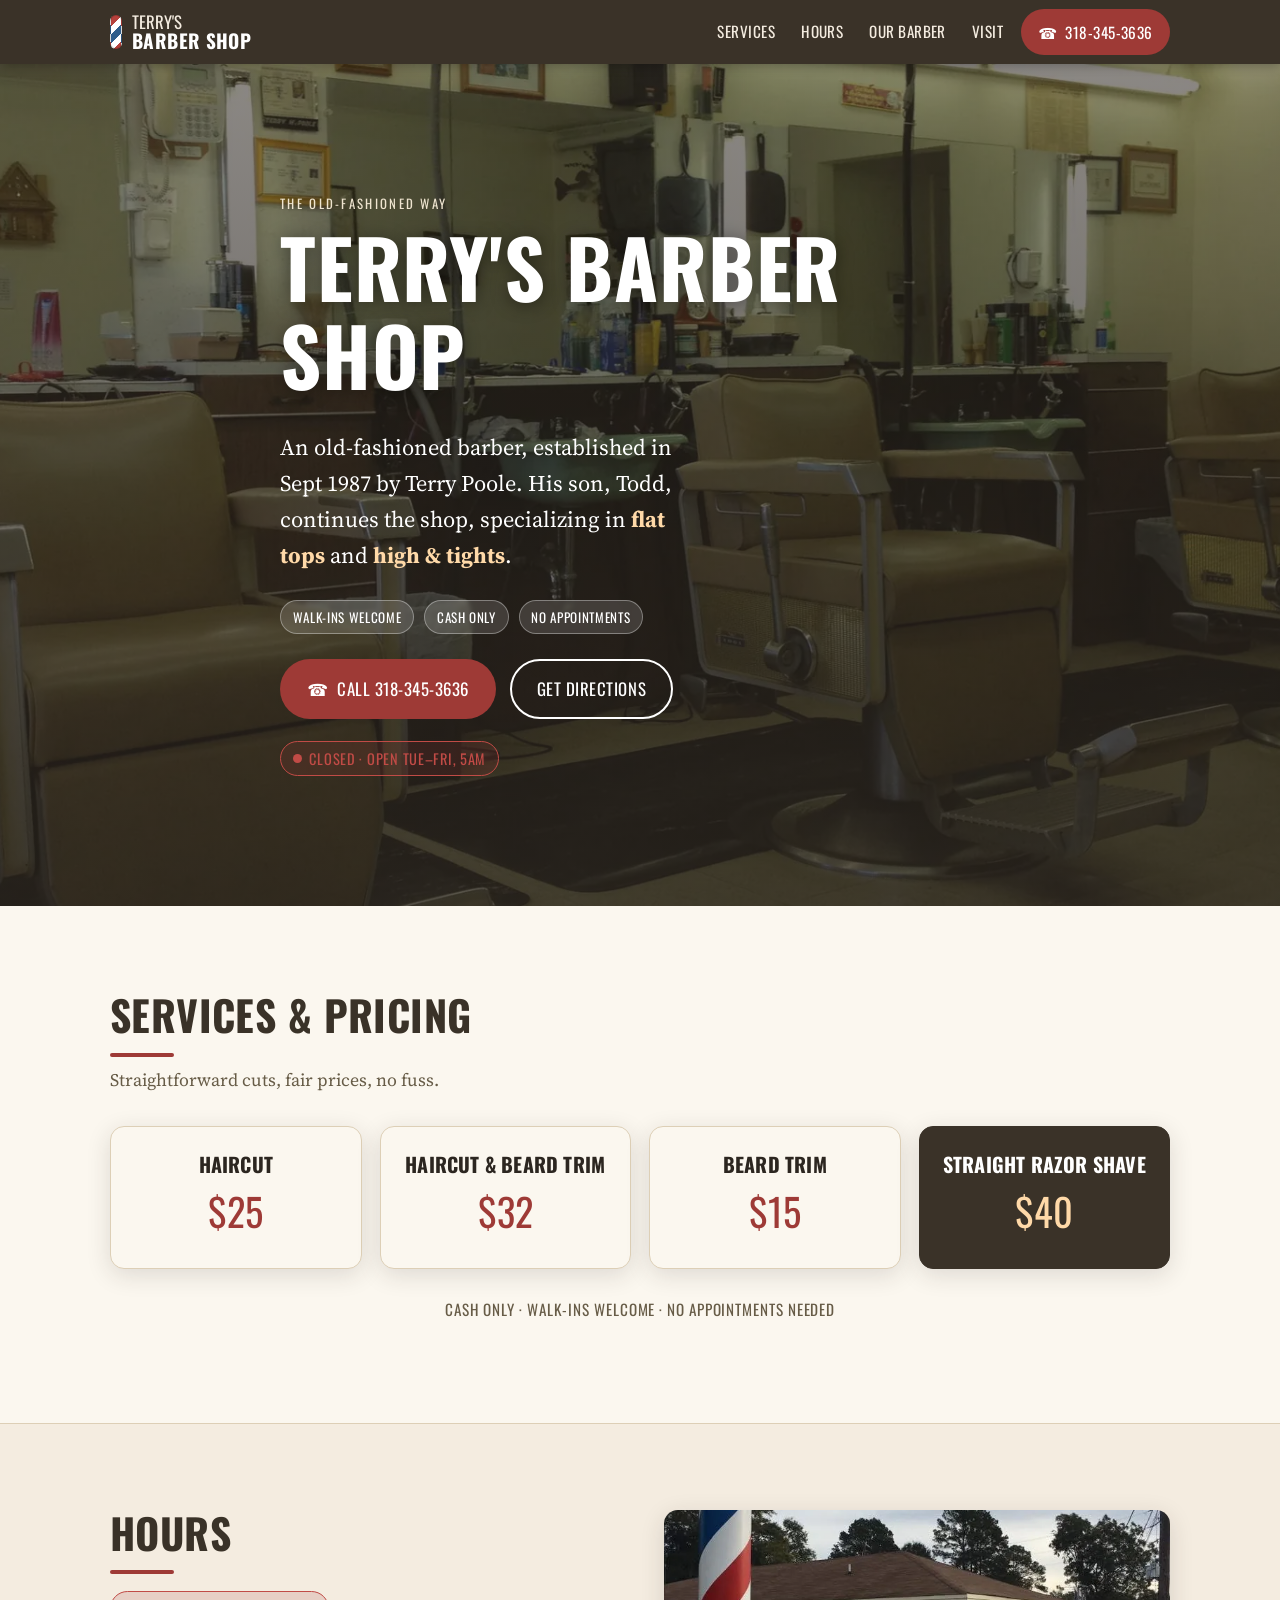
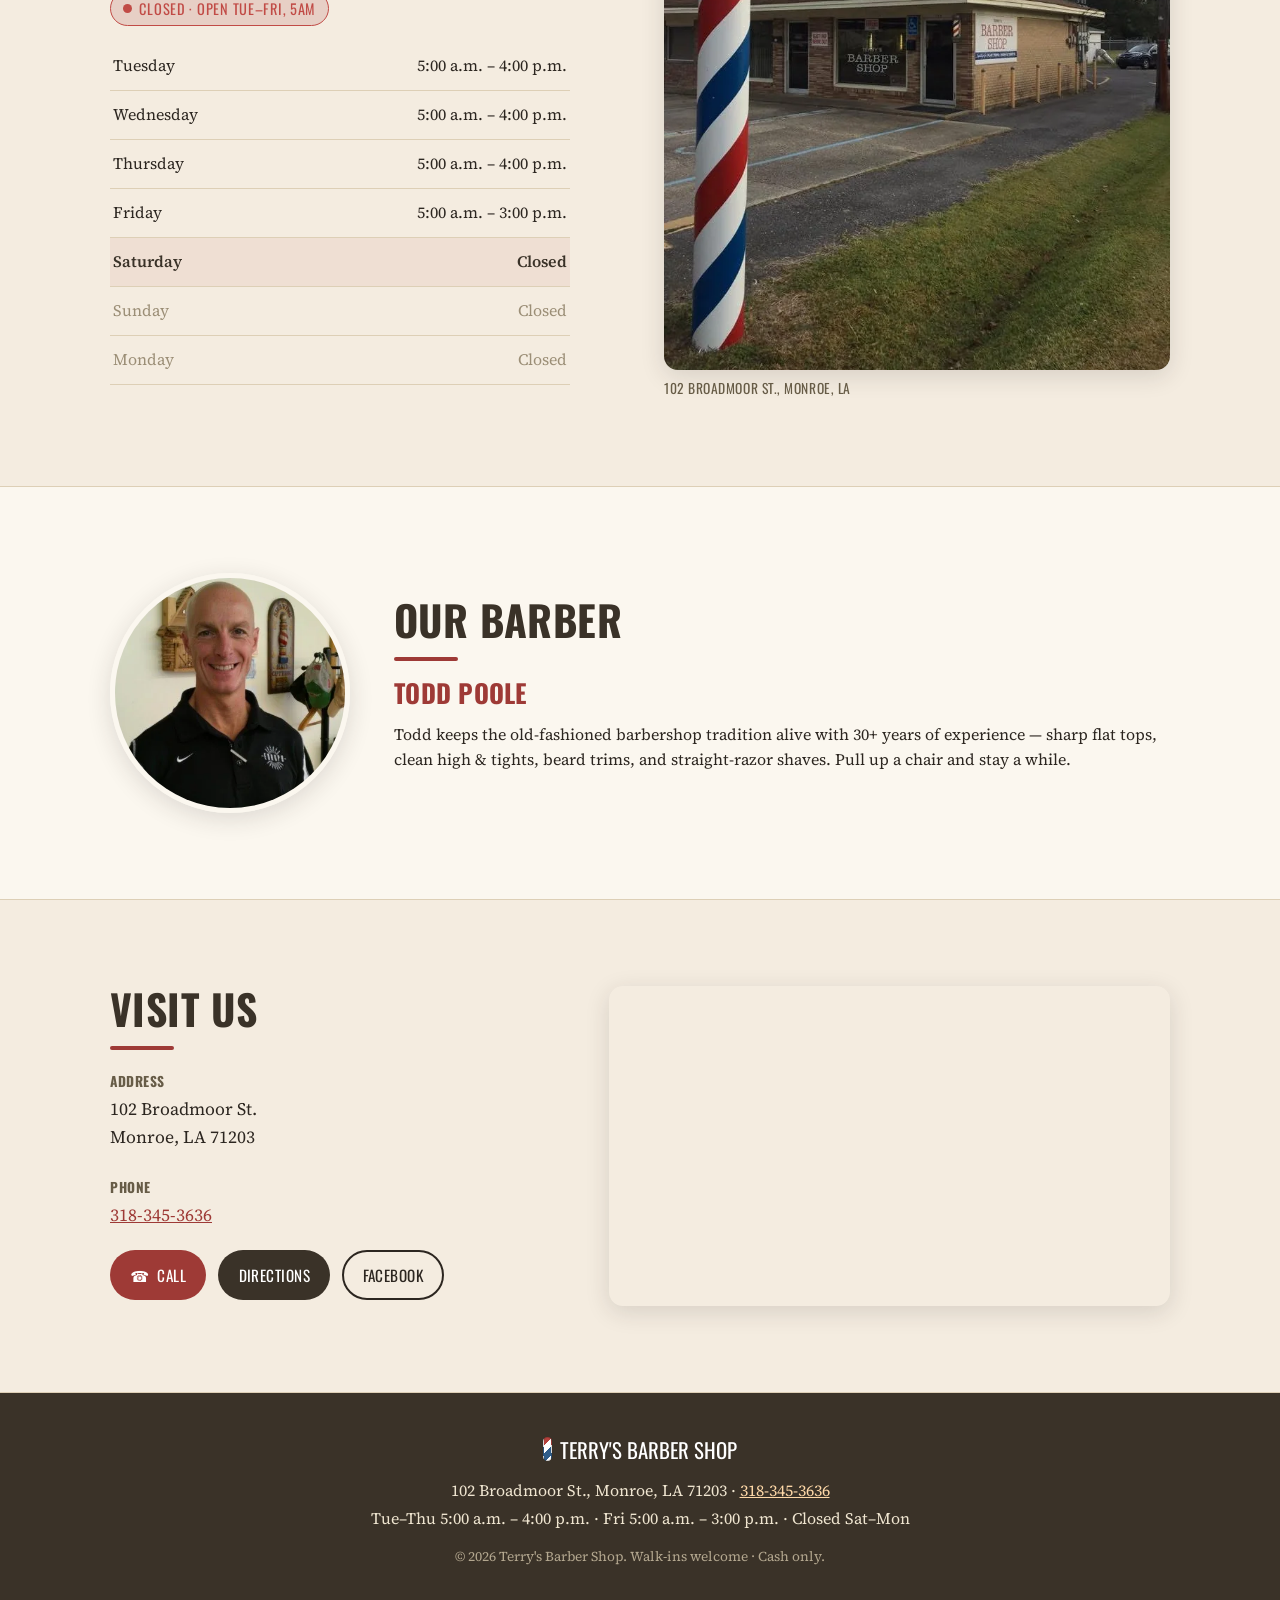
==== commit 7430edb4: "Tweak hero copy: commas around 'son, Todd,' Co-Authored-By: Claude Opus 4.8 <noreply@anthropic.com> " ====
--- a/index.html
+++ b/index.html
@@ -104,7 +104,7 @@
       <div class="wrap hero-content">
         <p class="eyebrow">The old-fashioned way</p>
         <h1 id="hero-title">Terry's Barber Shop</h1>
-        <p class="lead">An old-fashioned barber, established in Sept&nbsp;1987 by Terry Poole. His son Todd continues the shop, specializing in <strong>flat tops</strong> and <strong>high &amp; tights</strong>.</p>
+        <p class="lead">An old-fashioned barber, established in Sept&nbsp;1987 by Terry Poole. His son, Todd, continues the shop, specializing in <strong>flat tops</strong> and <strong>high &amp; tights</strong>.</p>
         <p class="badges">
           <span class="badge">Walk-ins welcome</span>
           <span class="badge">Cash only</span>
